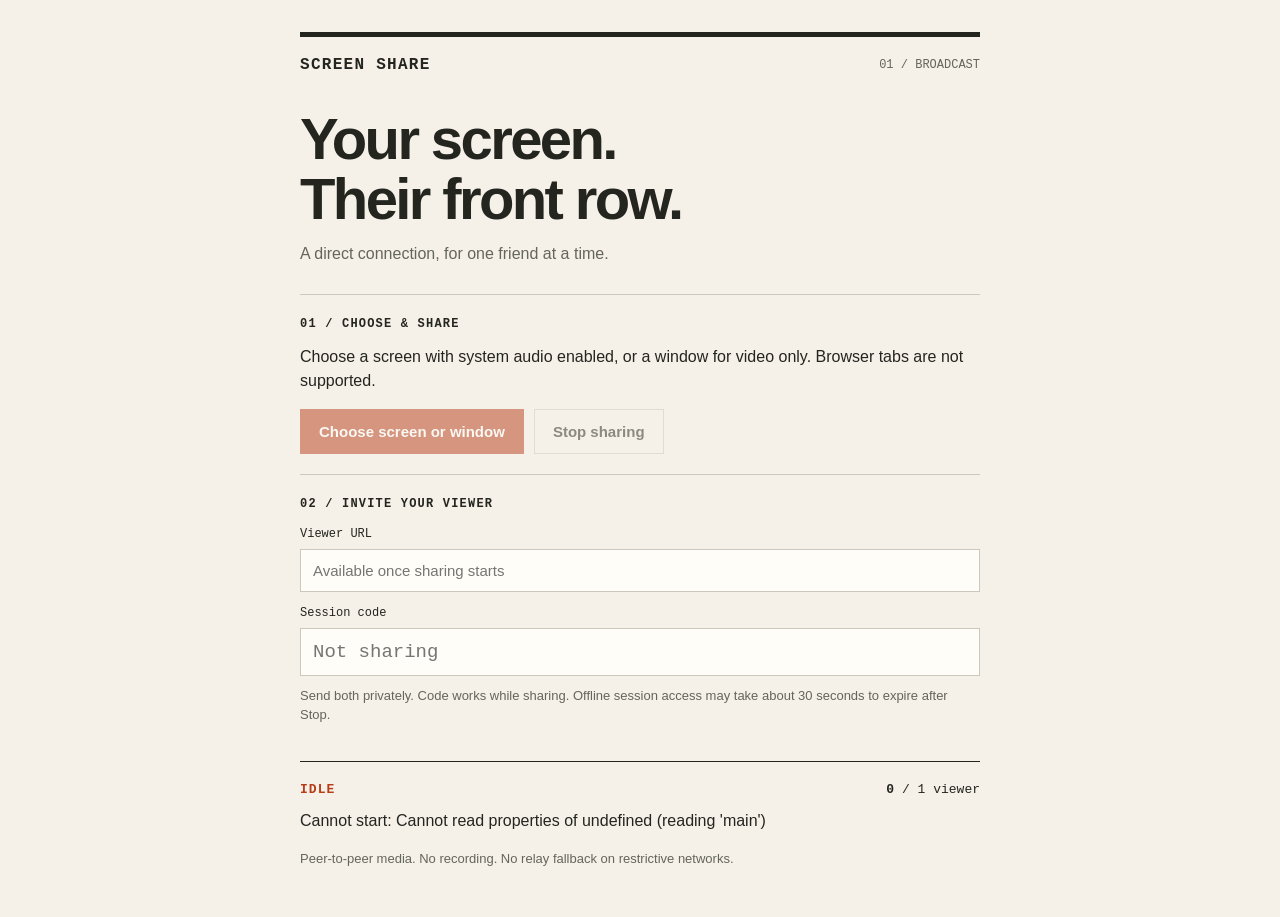
==== web/sharer/index.html @ 38d1e951 "feat: add Windows one-viewer sharing Use Wails WebView2 capture and direct WebRTC with HTTPS/WSS sig" ====
<!doctype html>
<html lang="en">
<head>
  <meta charset="utf-8">
  <meta name="viewport" content="width=device-width, initial-scale=1">
  <title>Screen Share / Broadcast</title>
  <link rel="stylesheet" href="style.css">
  <script src="sharer.js" defer></script>
</head>
<body>
  <main>
    <header><span class="brand">SCREEN SHARE</span><span class="edition">01 / BROADCAST</span></header>
    <h1>Your screen.<br>Their front row.</h1>
    <p class="intro">A direct connection, for one friend at a time.</p>
    <section aria-labelledby="capture-title">
      <h2 id="capture-title">01 / Choose &amp; share</h2>
      <p>Choose a screen with system audio enabled, or a window for video only. Browser tabs are not supported.</p>
      <div class="actions"><button id="start" disabled>Choose screen or window</button><button id="stop" class="secondary" disabled>Stop sharing</button></div>
    </section>
    <section aria-labelledby="invite-title">
      <h2 id="invite-title">02 / Invite your viewer</h2>
      <label for="url">Viewer URL</label>
      <input id="url" readonly placeholder="Available once sharing starts" spellcheck="false">
      <label for="code">Session code</label>
      <input id="code" class="code" readonly placeholder="Not sharing" spellcheck="false">
      <p class="note">Send both privately. Code works while sharing. Offline session access may take about 30 seconds to expire after Stop.</p>
    </section>
    <footer><span id="state" class="badge">IDLE</span><span><strong id="viewers">0</strong> / 1 viewer</span></footer>
    <p id="status" role="status" aria-live="polite">Loading secure signaling configuration...</p>
    <p class="note">Peer-to-peer media. No recording. No relay fallback on restrictive networks.</p>
  </main>
</body>
</html>
---- web/sharer/style.css ----
:root { color-scheme: light; --paper: #f5f1e8; --ink: #24251f; --muted: #64655b; --line: #ccc8bd; --orange: #b83c16; }
* { box-sizing: border-box; }
body { margin: 0; background: var(--paper); color: var(--ink); font: 16px/1.5 "Segoe UI", sans-serif; }
main { max-width: 760px; padding: 32px 40px; margin: auto; }
header, footer { display: flex; align-items: center; justify-content: space-between; gap: 16px; }
header { border-top: 5px solid var(--ink); padding-top: 16px; }
.brand, .edition, h2, label, .badge, footer, .code { font-family: Consolas, "Courier New", monospace; }
.brand { font-weight: 700; letter-spacing: .08em; }
.edition { color: var(--muted); font-size: 12px; }
h1 { font-family: "Bahnschrift", "Franklin Gothic Medium", sans-serif; font-size: clamp(38px, 7vw, 58px); line-height: 1.04; letter-spacing: -.045em; font-weight: 600; margin: 32px 0 12px; }
.intro { margin: 0 0 28px; color: var(--muted); }
section { border-top: 1px solid var(--line); padding: 20px 0; }
h2 { font-size: 12px; text-transform: uppercase; letter-spacing: .1em; margin: 0 0 12px; }
p { margin: 10px 0 16px; }
.actions { display: flex; flex-wrap: wrap; gap: 10px; }
button { background: var(--orange); color: white; border: 1px solid var(--orange); padding: 13px 18px; font: 600 15px "Segoe UI", sans-serif; cursor: pointer; }
button.secondary { background: transparent; color: var(--ink); border-color: var(--line); }
button:disabled { opacity: .5; cursor: not-allowed; }
button:not(:disabled):hover { filter: brightness(.9); }
:focus-visible { outline: 3px solid var(--orange); outline-offset: 4px; }
label { display: block; font-size: 12px; margin: 12px 0 6px; }
input { width: 100%; min-width: 0; background: #fffdf7; border: 1px solid var(--line); color: var(--ink); padding: 12px; font: 15px "Segoe UI", sans-serif; border-radius: 0; }
.code { font-size: 19px; }
.note { color: var(--muted); font-size: 13px; }
footer { border-top: 1px solid var(--ink); padding-top: 18px; font-size: 13px; }
.badge { color: var(--orange); font-weight: 700; letter-spacing: .08em; }
#status { overflow-wrap: anywhere; }
@media (max-width: 520px) { main { padding: 24px 20px; } header { align-items: flex-start; } .edition { max-width: 95px; text-align: right; } .actions button { flex: 1 1 auto; } }
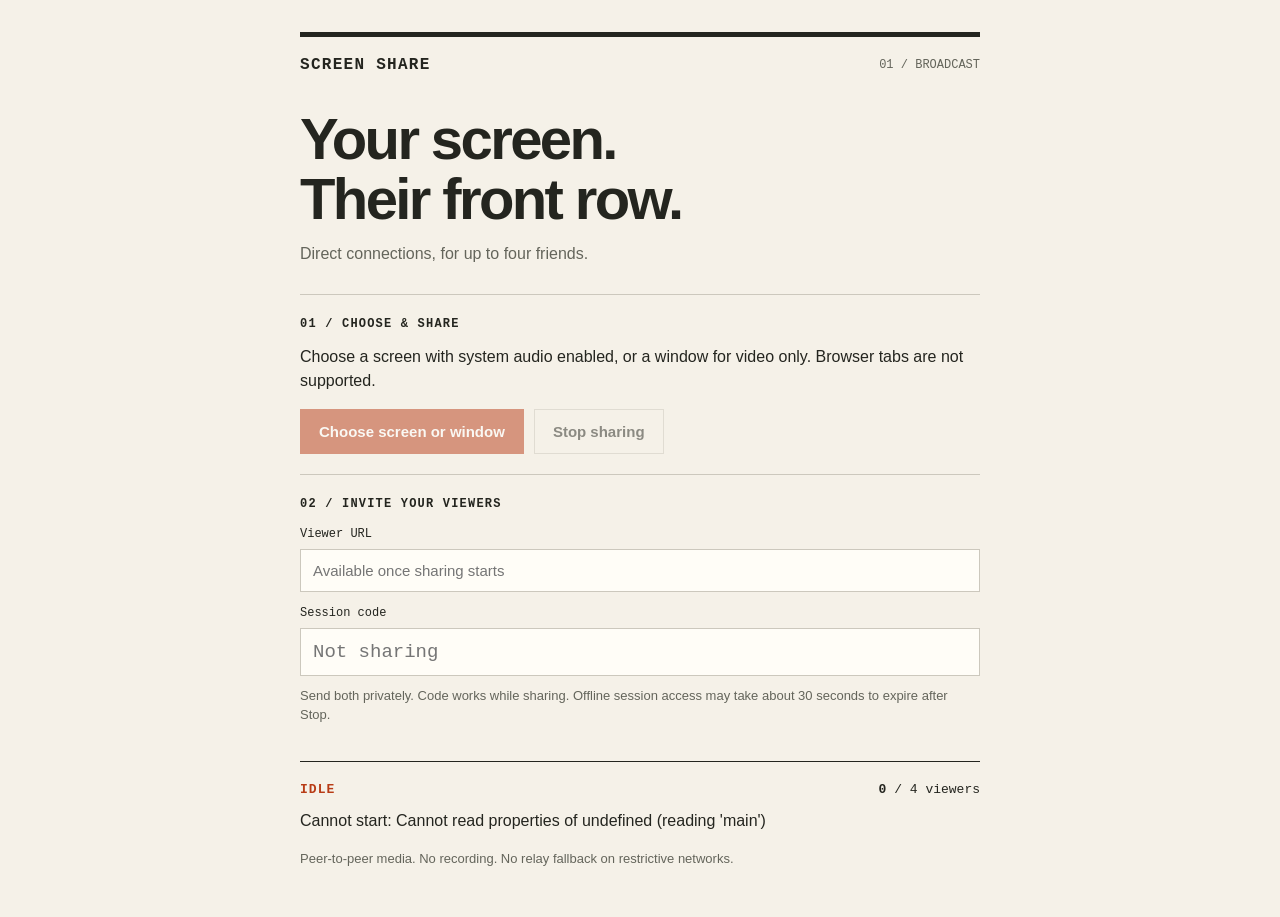
==== commit aab566bc: "feat: support four-viewer sharing sessions Keep each viewer's signaling and peer lifecycle isolated " ====
--- a/web/sharer/index.html
+++ b/web/sharer/index.html
@@ -11,21 +11,21 @@
   <main>
     <header><span class="brand">SCREEN SHARE</span><span class="edition">01 / BROADCAST</span></header>
     <h1>Your screen.<br>Their front row.</h1>
-    <p class="intro">A direct connection, for one friend at a time.</p>
+    <p class="intro">Direct connections, for up to four friends.</p>
     <section aria-labelledby="capture-title">
       <h2 id="capture-title">01 / Choose &amp; share</h2>
       <p>Choose a screen with system audio enabled, or a window for video only. Browser tabs are not supported.</p>
       <div class="actions"><button id="start" disabled>Choose screen or window</button><button id="stop" class="secondary" disabled>Stop sharing</button></div>
     </section>
     <section aria-labelledby="invite-title">
-      <h2 id="invite-title">02 / Invite your viewer</h2>
+      <h2 id="invite-title">02 / Invite your viewers</h2>
       <label for="url">Viewer URL</label>
       <input id="url" readonly placeholder="Available once sharing starts" spellcheck="false">
       <label for="code">Session code</label>
       <input id="code" class="code" readonly placeholder="Not sharing" spellcheck="false">
       <p class="note">Send both privately. Code works while sharing. Offline session access may take about 30 seconds to expire after Stop.</p>
     </section>
-    <footer><span id="state" class="badge">IDLE</span><span><strong id="viewers">0</strong> / 1 viewer</span></footer>
+    <footer><span id="state" class="badge">IDLE</span><span><strong id="viewers">0</strong> / 4 viewers</span></footer>
     <p id="status" role="status" aria-live="polite">Loading secure signaling configuration...</p>
     <p class="note">Peer-to-peer media. No recording. No relay fallback on restrictive networks.</p>
   </main>
